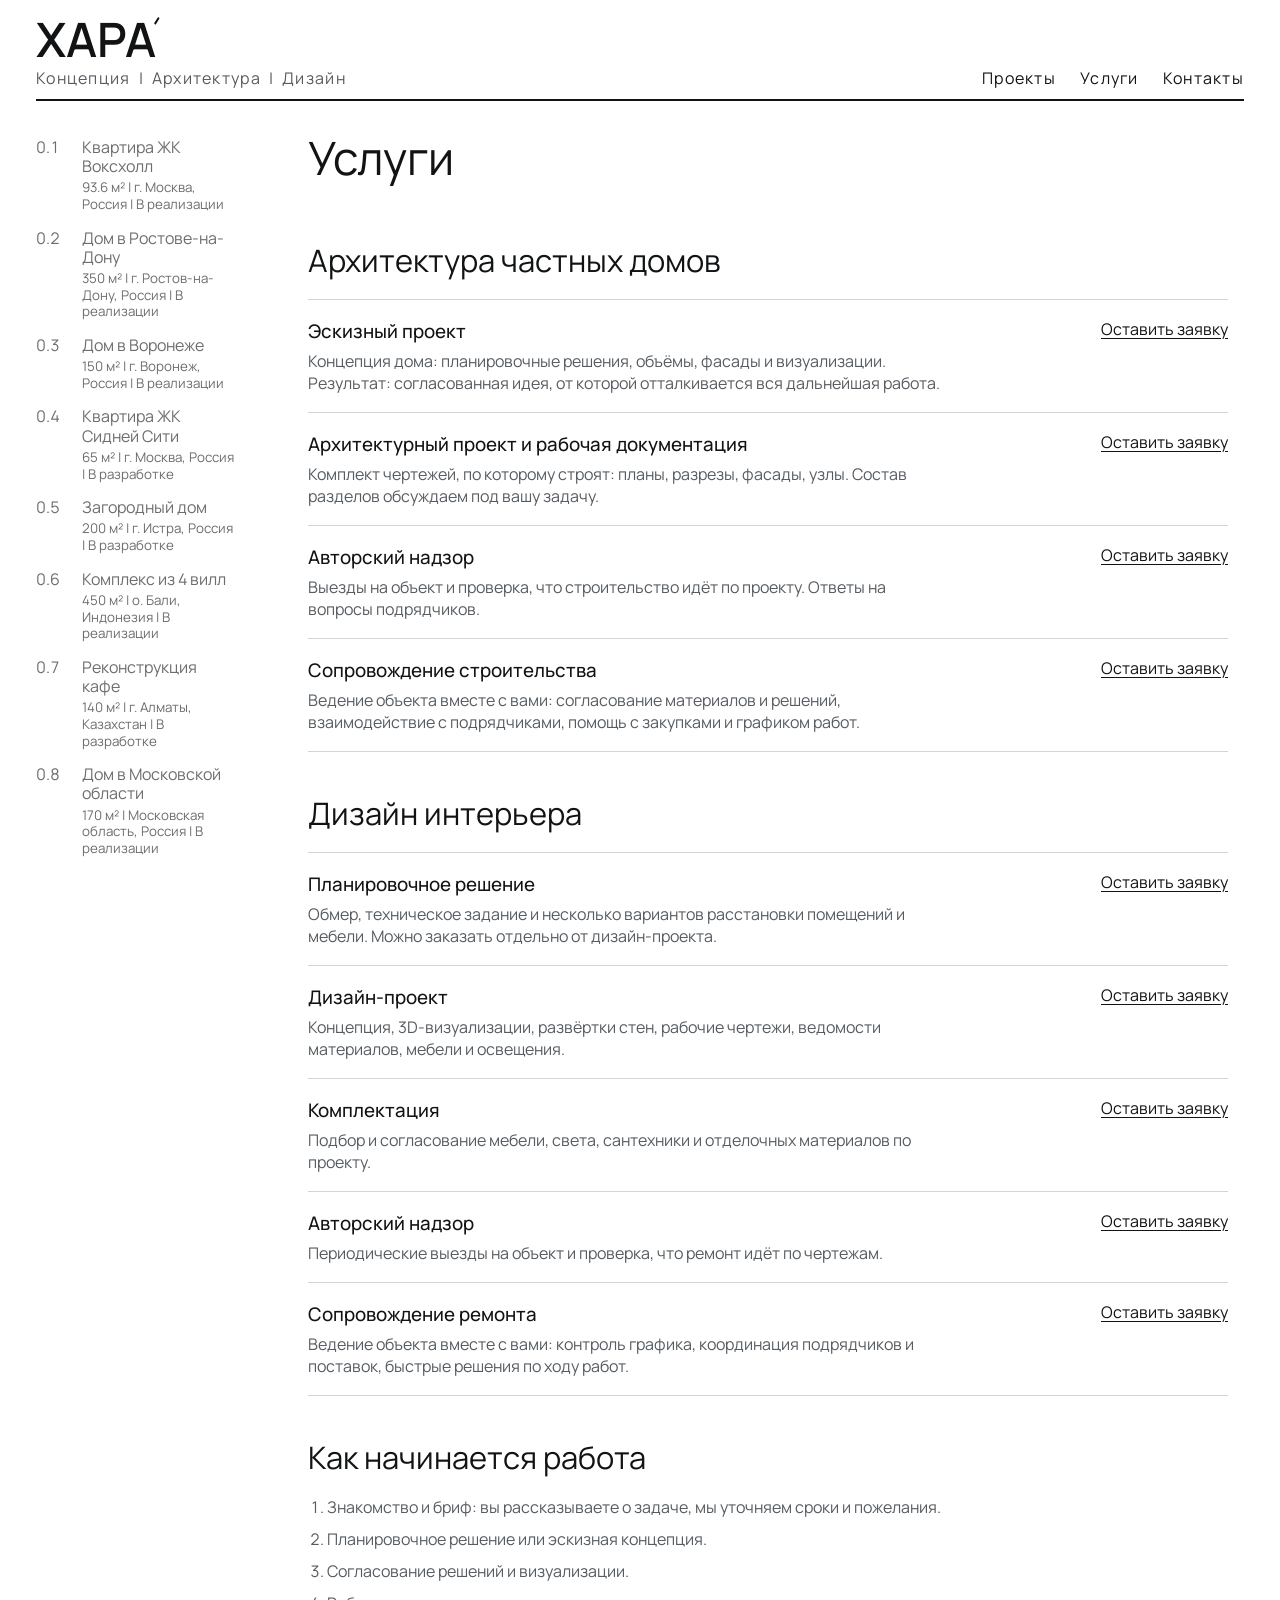
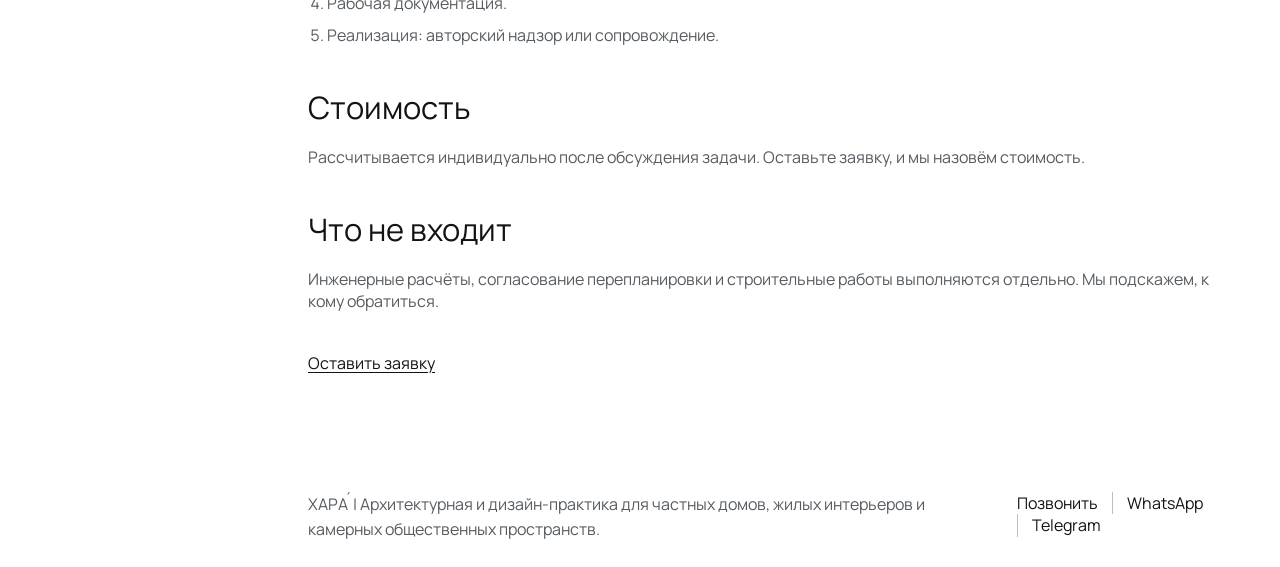
==== services.html @ 87f7bd83 "Services page (no prices, apply buttons, support), houses renamed by place, Services link in the hea" ====
<!DOCTYPE html>
<html lang="ru">
<head>
  <meta charset="UTF-8">
  <meta name="viewport" content="width=device-width, initial-scale=1.0">
  <!-- seo:start -->
  <title>Услуги — ХАРА́</title>
  <meta name="description" content="Услуги архитектурного и дизайн-бюро ХАРА́: частные дома, жилые интерьеры, камерные общественные пространства.">
  <link rel="canonical" href="https://haraarch.pro/services.html">
  <link rel="icon" href="favicon.svg" type="image/svg+xml">
  <meta property="og:type" content="website">
  <meta property="og:site_name" content="ХАРА́">
  <meta property="og:locale" content="ru_RU">
  <meta property="og:title" content="Услуги — ХАРА́">
  <meta property="og:description" content="Услуги архитектурного и дизайн-бюро ХАРА́: частные дома, жилые интерьеры, камерные общественные пространства.">
  <meta property="og:url" content="https://haraarch.pro/services.html">
  <meta property="og:image" content="https://haraarch.pro/assets/og/home.jpg">
  <meta name="twitter:card" content="summary_large_image">
  <!-- seo:end -->
  <link rel="preconnect" href="https://fonts.googleapis.com">
  <link rel="preconnect" href="https://fonts.gstatic.com" crossorigin>
  <link
    href="https://fonts.googleapis.com/css2?family=Manrope:wght@400;500;600&display=swap"
    rel="stylesheet"
  >
  <link rel="stylesheet" href="styles.css?v=ef23caed">
  <!-- metrika:start -->
  <script type="text/javascript">
    // not counted while previewing locally
    if (!/^(localhost|127\.|10\.|192\.168\.)/.test(location.hostname)) {
      (function(m,e,t,r,i,k,a){
        m[i]=m[i]||function(){(m[i].a=m[i].a||[]).push(arguments)};
        m[i].l=1*new Date();
        for (var j = 0; j < document.scripts.length; j++) {if (document.scripts[j].src === r) { return; }}
        k=e.createElement(t),a=e.getElementsByTagName(t)[0],k.async=1,k.src=r,a.parentNode.insertBefore(k,a)
      })(window, document, "script", "https://mc.yandex.ru/metrika/tag.js?id=113922933", "ym");
      ym(113922933, "init", {ssr:true, webvisor:true, clickmap:true, referrer: document.referrer, url: location.href, accurateTrackBounce:true, trackLinks:true});
    }
  </script>
  <!-- metrika:end -->
</head>
<body>
  <!-- metrika-noscript:start -->
  <noscript><div><img src="https://mc.yandex.ru/watch/113922933" style="position:absolute; left:-9999px;" alt=""></div></noscript>
  <!-- metrika-noscript:end -->
  <div class="site-shell">
    <header class="topbar">
      <a class="brand" href="./" aria-label="ХАРА́ главная">
        <span class="brand-mark">
          <span class="brand-word">ХАРА<span class="accent-mark" aria-hidden="true"></span></span>
        </span>
      </a>

      <div class="topbar-meta">
        <nav class="brand-caption brand-caption-nav" aria-label="Разделы практики">
          <a href="index.html#practice">Концепция</a>
          <span aria-hidden="true">|</span>
          <a href="index.html?filter=architecture#works">Архитектура</a>
          <span aria-hidden="true">|</span>
          <a href="index.html?filter=design#works">Дизайн</a>
        </nav>

        <nav class="nav" aria-label="Основная навигация">
          <a href="index.html#works">Проекты</a>
          <!-- services-nav:start --><a href="services.html">Услуги</a><!-- services-nav:end -->
          <a href="index.html#contact" class="js-contact-trigger">Контакты</a>
        </nav>
      </div>
    </header>

    <main class="project-page-main">
      <section class="project-page-hero section">
        <p class="eyebrow">Практика</p>
        <h1 class="project-page-title reveal">Услуги</h1>
      </section>

      <section class="services-body section">

        <div class="services-block reveal">
          <h2>Архитектура частных домов</h2>
          <ul class="service-list">
            <li class="service-item">
              <div>
                <h3>Эскизный проект</h3>
                <p>Концепция дома: планировочные решения, объёмы, фасады и визуализации. Результат: согласованная идея, от которой отталкивается вся дальнейшая работа.</p>
              </div>
              <button class="service-apply" type="button" data-apply="эскизный проект дома">Оставить заявку</button>
            </li>
            <li class="service-item">
              <div>
                <h3>Архитектурный проект и рабочая документация</h3>
                <p>Комплект чертежей, по которому строят: планы, разрезы, фасады, узлы. Состав разделов обсуждаем под вашу задачу.</p>
              </div>
              <button class="service-apply" type="button" data-apply="архитектурный проект и рабочая документация">Оставить заявку</button>
            </li>
            <li class="service-item">
              <div>
                <h3>Авторский надзор</h3>
                <p>Выезды на объект и проверка, что строительство идёт по проекту. Ответы на вопросы подрядчиков.</p>
              </div>
              <button class="service-apply" type="button" data-apply="авторский надзор (строительство дома)">Оставить заявку</button>
            </li>
            <li class="service-item">
              <div>
                <h3>Сопровождение строительства</h3>
                <p>Ведение объекта вместе с вами: согласование материалов и решений, взаимодействие с подрядчиками, помощь с закупками и графиком работ.</p>
              </div>
              <button class="service-apply" type="button" data-apply="сопровождение строительства">Оставить заявку</button>
            </li>
          </ul>
        </div>

        <div class="services-block reveal">
          <h2>Дизайн интерьера</h2>
          <ul class="service-list">
            <li class="service-item">
              <div>
                <h3>Планировочное решение</h3>
                <p>Обмер, техническое задание и несколько вариантов расстановки помещений и мебели. Можно заказать отдельно от дизайн-проекта.</p>
              </div>
              <button class="service-apply" type="button" data-apply="планировочное решение">Оставить заявку</button>
            </li>
            <li class="service-item">
              <div>
                <h3>Дизайн-проект</h3>
                <p>Концепция, 3D-визуализации, развёртки стен, рабочие чертежи, ведомости материалов, мебели и освещения.</p>
              </div>
              <button class="service-apply" type="button" data-apply="дизайн-проект интерьера">Оставить заявку</button>
            </li>
            <li class="service-item">
              <div>
                <h3>Комплектация</h3>
                <p>Подбор и согласование мебели, света, сантехники и отделочных материалов по проекту.</p>
              </div>
              <button class="service-apply" type="button" data-apply="комплектация">Оставить заявку</button>
            </li>
            <li class="service-item">
              <div>
                <h3>Авторский надзор</h3>
                <p>Периодические выезды на объект и проверка, что ремонт идёт по чертежам.</p>
              </div>
              <button class="service-apply" type="button" data-apply="авторский надзор (интерьер)">Оставить заявку</button>
            </li>
            <li class="service-item">
              <div>
                <h3>Сопровождение ремонта</h3>
                <p>Ведение объекта вместе с вами: контроль графика, координация подрядчиков и поставок, быстрые решения по ходу работ.</p>
              </div>
              <button class="service-apply" type="button" data-apply="сопровождение ремонта">Оставить заявку</button>
            </li>
          </ul>
        </div>

        <div class="services-block reveal">
          <h2>Как начинается работа</h2>
          <ol class="services-steps">
            <li>Знакомство и бриф: вы рассказываете о задаче, мы уточняем сроки и пожелания.</li>
            <li>Планировочное решение или эскизная концепция.</li>
            <li>Согласование решений и визуализации.</li>
            <li>Рабочая документация.</li>
            <li>Реализация: авторский надзор или сопровождение.</li>
          </ol>
        </div>

        <div class="services-block reveal">
          <h2>Стоимость</h2>
          <p>Рассчитывается индивидуально после обсуждения задачи. Оставьте заявку, и мы назовём стоимость.</p>
        </div>

        <div class="services-block reveal">
          <h2>Что не входит</h2>
          <p>Инженерные расчёты, согласование перепланировки и строительные работы выполняются отдельно. Мы подскажем, к кому обратиться.</p>
        </div>

        <div class="services-block reveal">
          <button class="service-apply service-apply--main" type="button" data-apply="проект (подскажите, что подойдёт)">Оставить заявку</button>
        </div>
      </section>
    </main>

    <footer class="footer">
      <div class="footer-copy">
        <p class="footer-note"><span class="brand-word">ХАРА<span class="accent-mark" aria-hidden="true"></span></span> | Архитектурная и дизайн-практика для частных домов, жилых интерьеров и камерных общественных пространств.</p>
      </div>
      <div class="contact-actions" aria-label="Связаться">
        <a href="tel:+79281181850">Позвонить</a>
        <a href="https://wa.me/79281181850">WhatsApp</a>
        <a href="https://t.me/sergey_danilovv">Telegram</a>
      </div>
    </footer>
  </div>

  <script src="script.js?v=369fd7ff"></script>
</body>
</html>
---- styles.css ----
:root {
  --bg: #ffffff;
  --text: #111315;
  --muted: #565c61;
  --line: #111315;
  --line-strong: #111315;
  --accent: #17191c;
  --page-gutter: 36px;
  --fs-text: clamp(0.95rem, 0.9rem + 0.15vw, 1rem);
  --fs-title: clamp(1.9rem, 1.2rem + 2.2vw, 3.2rem);
  --fs-display: clamp(4.4rem, 8vw, 8.8rem);
  --topbar-height: 0px;
  --info-bar-height: 0px;
}

*,
*::before,
*::after {
  box-sizing: border-box;
}

html {
  scroll-behavior: smooth;
  scroll-padding-top: calc(var(--topbar-height) + 58px);
}

[id] {
  scroll-margin-top: calc(var(--topbar-height) + 20px);
}

body {
  margin: 0;
  min-width: 320px;
  overflow-x: hidden;
  font-family: "Manrope", sans-serif;
  font-size: var(--fs-text);
  color: var(--text);
  background: var(--bg);
}



































































































































































a {
  color: inherit;
  text-decoration: none;
}

button,
input,
textarea {
  font: inherit;
}

.site-shell {
  width: 100%;
  padding: 0 0 calc(var(--info-bar-height) + 24px);
}

.topbar {
  position: sticky;
  top: 0;
  z-index: 20;
  display: grid;
  gap: 6px;
  padding: 18px var(--page-gutter) 12px;
  background: rgba(255, 255, 255, var(--topbar-bg-alpha, 0.62));
  -webkit-backdrop-filter: blur(18px);
  backdrop-filter: blur(18px);
  transition: padding 180ms ease, background 180ms ease;
}

.topbar::after {
  content: "";
  position: absolute;
  left: var(--page-gutter);
  bottom: 0;
  right: var(--page-gutter);
  height: 2px;
  background: var(--line);
}

.brand {
  display: inline-flex;
  width: max-content;
}

.topbar-meta {
  display: flex;
  justify-content: space-between;
  align-items: baseline;
  gap: 18px;
  max-height: 80px;
  overflow: hidden;
  transition: opacity 180ms ease, max-height 180ms ease, transform 180ms ease;
}

.brand-caption,
.nav,
.eyebrow,
.project-number,
.project-meta,
.info-label,
.contact-details span {
  letter-spacing: 0.08em;
}

.brand-word {
  position: relative;
  display: inline-block;
  padding-right: 0.14em;
}

.accent-mark {
  position: absolute;
  top: 0.04em;
  right: 0.05em;
  width: 0.16em;
  height: 0.045em;
  background: currentColor;
  border-radius: 999px;
  transform: rotate(-58deg);
  transform-origin: center;
}

.brand-mark {
  font-family: "Manrope", sans-serif;
  font-size: var(--fs-title);
  font-weight: 600;
  line-height: 0.9;
  transform: scaleX(1);
  transform-origin: left center;
  transition: font-size 180ms ease, line-height 180ms ease, transform 180ms ease;
}

.brand-caption {
  color: var(--muted);
  line-height: 1.1;
  white-space: nowrap;
}

.brand-caption-nav {
  display: flex;
  gap: 8px;
  align-items: baseline;
}

.brand-caption-nav a {
  position: relative;
  color: inherit;
}

.brand-caption-nav a:hover,
.brand-caption-nav a:focus-visible,
.brand-caption-nav a.is-active {
  color: var(--text);
}

.nav {
  display: flex;
  gap: 24px;
  flex-shrink: 0;
}

.nav a {
  position: relative;
  padding-bottom: 0;
}

.nav a::after {
  display: none;
  content: none;
}

.nav a:hover::after,
.nav a:focus-visible::after,
.nav a.is-active::after {
  transform: none;
}

.section {
  padding: 44px var(--page-gutter) 0;
}

.works,
.approach,
.contact {
  margin-top: 48px;
  padding-top: 26px;
}

.works {
  margin-top: 0;
  padding-top: 0;
  padding-left: var(--page-gutter);
  padding-right: var(--page-gutter);
}

.hero {
  padding-top: 56px;
  min-height: 38vh;
}

.eyebrow {
  margin: 0 0 18px;
  color: var(--muted);
}

.hero h1,
.section-heading h2,
.project-row h3 {
  margin: 0;
  font-family: "Manrope", sans-serif;
  font-weight: 500;
  letter-spacing: 0;
}

.hero h1 {
  max-width: 12ch;
  font-size: var(--fs-display);
  line-height: 0.92;
}

.hero h1 > .brand-word {
  display: block;
  width: max-content;
}

.hero .brand-word {
  width: max-content;
  padding-right: 0.16em;
}

.hero .accent-mark {
  top: 0.02em;
  right: 0.04em;
  width: 0.15em;
  height: 0.04em;
}

.info-bar {
  position: fixed;
  right: 0;
  bottom: 0;
  left: 0;
  z-index: 19;
  padding: 0 var(--page-gutter);
  background: rgba(255, 255, 255, 0.58);
  -webkit-backdrop-filter: blur(22px);
  backdrop-filter: blur(22px);
}

.info-bar::before {
  content: "";
  position: absolute;
  top: 0;
  left: var(--page-gutter);
  right: var(--page-gutter);
  height: 2px;
  background: var(--line);
}

.info-bar-grid {
  display: grid;
  grid-template-columns: minmax(0, 1.3fr) minmax(180px, 0.45fr) minmax(220px, 0.55fr);
  gap: 24px;
  align-items: start;
  padding: 12px 0;
}

.lead,
.approach-grid p,
.project-note,
.contact-text,
.contact-details p {
  line-height: 1.72;
}

.lead,
.approach-grid p,
.contact-text,
.footer-note,
.practice-panel p {
  -webkit-hyphens: auto;
  hyphens: auto;
  text-align: justify;
  text-align-last: left;
}

.lead {
  max-width: 42rem;
  margin: 0;
  color: rgba(17, 19, 21, 0.82);
}

.lead--tagline {
  max-width: none;
  color: var(--text);
  -webkit-hyphens: manual;
  hyphens: manual;
  text-align: left;
}

.hero-meta {
  display: grid;
  gap: 6px;
  color: var(--muted);
}

.info-contact {
  display: grid;
  gap: 6px;
  color: var(--muted);
}

.mobile-service-nav {
  display: none;
}

.hero-meta p {
  margin: 0;
}

.info-contact p {
  margin: 0;
}

.info-label {
  margin: 0 0 2px;
  color: var(--text);
}

.section-heading {
  display: grid;
  gap: 12px;
  margin-bottom: 30px;
}

.works .section-heading {
  display: none;
}

.section-heading h2 {
  max-width: 11ch;
  font-size: var(--fs-title);
  font-family: "Manrope", sans-serif;
  font-weight: 400;
  line-height: 1.08;
}

.project-list {
  display: grid;
  gap: 0;
  min-width: 0;
}

.project-row {
  position: relative;
  display: grid;
  grid-template-columns: minmax(300px, 0.58fr) minmax(0, 1.42fr);
  grid-template-rows: auto auto 1fr;
  gap: 18px 44px;
  align-items: start;
  min-height: calc(100svh - var(--topbar-height));
  padding: 22px 0 34px;
  border-top: 1px solid rgba(17, 19, 21, 0.18);
  overflow: hidden;
}

.project-row.is-filtered-out {
  display: none;
}

.project-row-hit {
  position: absolute;
  inset: 0;
  z-index: 1;
}

.project-row-hit:focus-visible {
  outline: 1px solid var(--line);
  outline-offset: -2px;
}

.project-row > :not(.project-row-hit) {
  position: relative;
  z-index: 2;
  pointer-events: none;
}

.project-row .project-docs,
.project-row .project-docs * {
  pointer-events: auto;
}

.project-row:first-child {
  border-top: 0;
}

.is-project-filtered .project-row.is-first-visible {
  border-top: 0;
}

.project-row:last-child {
  border-bottom: 1px solid rgba(17, 19, 21, 0.18);
}

a.project-row {
  transition: none;
}

a.project-row:hover,
a.project-row:focus-visible {
  opacity: 1;
}

.project-number {
  display: none;
}

.project-copy {
  display: grid;
  align-content: start;
  align-self: start;
  gap: 20px;
  grid-column: 1;
  grid-row: 2 / span 2;
  min-width: 0;
  max-width: 28rem;
}

.project-kind,
.project-meta,
.project-details,
.project-note,
.project-docs {
  margin: 0;
}

.project-kind {
  color: var(--text);
}

.project-row h3 {
  font-family: "Manrope", sans-serif;
  font-size: clamp(1.08rem, 0.95rem + 0.75vw, 1.55rem);
  font-weight: 400;
  line-height: 1.12;
  align-self: start;
  grid-column: 1;
  grid-row: 1;
  transform: none;
}

.project-meta {
  color: var(--muted);
  font-size: clamp(0.88rem, 0.84rem + 0.12vw, 0.96rem);
  line-height: 1.28;
  transform: none;
}

.project-details {
  display: grid;
  grid-template-columns: minmax(0, 1fr) max-content;
  gap: 12px 28px;
  padding: 0;
  list-style: none;
  color: var(--muted);
  font-size: clamp(0.8rem, 0.74rem + 0.14vw, 0.9rem);
  line-height: 1.38;
  min-width: 0;
}

.project-details li {
  display: flex;
  min-width: 0;
  gap: 3px;
  align-items: baseline;
  white-space: nowrap;
}

.project-details li:nth-child(even) {
  justify-self: start;
}

.project-details span {
  display: inline;
  flex: 0 0 auto;
  margin-bottom: 0;
  color: var(--text);
}

.project-details span::after {
  content: ":";
}

.project-note {
  max-width: none;
  min-width: 0;
  color: rgba(17, 19, 21, 0.78);
  font-size: clamp(0.92rem, 0.86rem + 0.18vw, 1rem);
  line-height: 1.58;
  text-align: justify;
  text-align-last: left;
  -webkit-hyphens: auto;
  hyphens: auto;
}

.project-docs {
  display: grid;
  width: 100%;
  min-width: 0;
  max-width: 28rem;
  align-self: start;
}

.project-plan-card {
  display: grid;
  grid-template-columns: minmax(0, 1fr) 96px;
  gap: 16px;
  align-items: center;
  min-height: 88px;
  margin: 0;
  padding: 10px 0;
  border-top: 1px solid rgba(17, 19, 21, 0.18);
  border-bottom: 1px solid rgba(17, 19, 21, 0.18);
  cursor: zoom-in;
}

.project-plan-card img {
  grid-column: 2;
  grid-row: 1;
  display: block;
  width: 96px;
  height: 72px;
  object-fit: contain;
  object-position: center;
  background: #ffffff;
  opacity: 0.72;
  transition: opacity 160ms ease;
}

.project-plan-card:hover img,
.project-plan-card:focus-visible img {
  opacity: 0.95;
}

.project-plan-card figcaption {
  grid-column: 1;
  grid-row: 1;
  display: grid;
  gap: 4px;
  margin: 0;
  color: var(--text);
  line-height: 1.28;
}

.project-plan-card figcaption::after {
  content: none;
}

.project-render {
  position: relative;
  display: flex;
  align-items: center;
  justify-content: center;
  grid-column: 2;
  grid-row: 1 / span 3;
  align-self: stretch;
  min-height: 0;
  height: 100%;
  overflow: hidden;
  background: transparent;
}

.project-render img {
  display: block;
  width: 100%;
  height: 100%;
  object-fit: cover;
  object-position: top center;
}

.project-render-label {
  display: none;
}

.project-render-name {
  font-family: "Manrope", sans-serif;
  font-weight: 500;
  line-height: 1;
}

a.project-row:hover .project-render img,
a.project-row:focus-visible .project-render img {
  transform: none;
}

@media (min-width: 981px) {
  .has-project-index {
    --project-content-gap: clamp(52px, 4vw, 86px);
    --project-index-width: clamp(220px, 16vw, 292px);
    --project-intro-top: clamp(30px, 2.5vw, 46px);
  }

  .has-project-index .project-page-main,
  .has-project-index .practice-panel,
  .has-project-index .footer {
    margin-left: calc(var(--project-index-width) + var(--project-content-gap));
  }

  .project-index {
    position: fixed;
    top: calc(var(--topbar-height) + var(--project-intro-top));
    bottom: 24px;
    left: var(--page-gutter);
    z-index: 12;
    display: grid;
    width: var(--project-index-width);
    align-content: space-between;
    gap: 26px;
    overflow: auto;
    padding-right: 20px;
    scrollbar-width: none;
  }

  .has-project-index .project-page-hero {
    padding-top: var(--project-intro-top);
  }

  .has-project-index .project-page-grid {
    padding-top: 0;
  }

  .has-project-index .project-gallery {
    width: calc(100% - var(--page-gutter));
    margin-left: var(--page-gutter);
    padding-left: 0;
    padding-right: var(--page-gutter);
    padding-top: 44px;
  }

  .project-index::-webkit-scrollbar {
    display: none;
  }

  .project-index-block {
    display: grid;
    gap: 16px;
  }

  .project-index-title {
    display: none;
  }

  .project-index-list {
    display: grid;
    gap: 10px;
  }

  .project-index-list {
    gap: 16px;
  }

  .project-index-link {
    display: block;
    color: rgba(17, 19, 21, 0.62);
    line-height: 1.2;
  }

  .project-index-link small {
    display: block;
    margin-top: 3px;
    color: rgba(17, 19, 21, 0.62);
    line-height: 1.25;
  }

  .project-index-link.is-current,
  .project-index-link.is-current small,
  .project-index-link:hover,
  .project-index-link:focus-visible {
    color: var(--text);
  }

  .has-project-index .project-page-title {
    grid-column: 1 / span 6;
  }

  .has-project-index .project-page-summary {
    grid-column: 1 / span 7;
  }

  .has-project-index .project-page-grid > .project-docs {
    grid-column: 1 / span 6;
    grid-row: 2;
  }

  .has-project-index .project-facts {
    grid-column: 7 / span 5;
    max-width: 480px;
  }

  .has-project-index .project-page-grid:not(:has(> .project-docs)) .project-page-summary {
    grid-column: 1 / span 6;
  }

  .has-project-index .project-page-grid:has(> .project-docs) .project-facts {
    grid-row: 2;
    align-self: center;
  }
}

.approach-grid {
  display: grid;
  grid-template-columns: repeat(2, minmax(0, 1fr));
  gap: 28px;
}

.approach-grid p {
  max-width: 38rem;
  margin: 0;
  color: rgba(17, 19, 21, 0.82);
}

.contact-summary {
  display: grid;
  grid-template-columns: repeat(2, minmax(0, 1fr));
  gap: 28px 36px;
}

.contact-text {
  max-width: 42rem;
  margin: 0;
  color: rgba(17, 19, 21, 0.82);
}

.contact-details {
  display: grid;
  gap: 12px;
  align-content: start;
}

.contact-details p {
  margin: 0;
  color: var(--muted);
}

.contact-details span {
  display: inline-block;
  min-width: 88px;
  color: var(--text);
}

.footer {
  display: flex;
  justify-content: space-between;
  align-items: flex-start;
  gap: 16px;
  margin-top: 42px;
  padding: 20px var(--page-gutter) 0;
  color: var(--muted);
}

.footer p {
  margin: 0;
}

.footer-copy {
  display: grid;
  gap: 0;
  max-width: none;
}

.footer-brand {
  display: none;
}

.contact-actions {
  display: flex;
  flex-wrap: wrap;
  gap: 0;
  align-items: baseline;
  color: var(--text);
}

.contact-actions a {
  display: inline-block;
  padding-right: 14px;
  line-height: 1.4;
}

.contact-actions a + a {
  padding-left: 14px;
  border-left: 1px solid rgba(17, 19, 21, 0.28);
}

.contact-actions a:hover,
.contact-actions a:focus-visible {
  text-decoration: underline;
  text-underline-offset: 0.18em;
}

.contact-actions a.is-phone-visible {
  text-decoration: none;
}

.footer-note {
  max-width: none;
  line-height: 1.58;
  -webkit-hyphens: none;
  hyphens: none;
  overflow-wrap: normal;
  text-align: left;
  text-align-last: left;
}

.practice-panel {
  display: grid;
  grid-template-columns: repeat(3, minmax(0, 1fr));
  gap: 24px;
  margin-top: 70px;
  padding: 24px var(--page-gutter) 0;
  border-top: 1px solid rgba(17, 19, 21, 0.18);
}

.practice-panel p {
  margin: 0;
  color: rgba(17, 19, 21, 0.82);
  line-height: 1.58;
}

.practice-panel-label {
  margin-bottom: 10px !important;
  color: var(--text) !important;
  letter-spacing: 0.08em;
}

.project-page-main {
  padding-bottom: 56px;
}

.project-page-hero {
  padding-top: 24px;
  display: grid;
  grid-template-columns: repeat(12, minmax(0, 1fr));
  column-gap: 24px;
  row-gap: 0;
}

.project-page-title {
  margin: 0;
  font-family: "Manrope", sans-serif;
  font-size: var(--project-title-size);
  font-weight: 400;
  line-height: 1.08;
  letter-spacing: 0;
  padding-bottom: 0.28em;
  grid-column: 1 / span 5;
}

.project-page-hero .eyebrow {
  display: none;
}

.project-page-meta {
  display: none;
}

.project-page-meta p {
  margin: 0;
  color: var(--muted);
}

.project-page-grid {
  display: grid;
  grid-template-columns: repeat(12, minmax(0, 1fr));
  gap: 28px 24px;
  align-items: start;
}

.project-page-summary {
  grid-column: 1 / span 5;
  grid-row: 1;
  display: grid;
  gap: 0;
}

.project-page-summary p {
  max-width: none;
  margin: 0;
  line-height: 1.62;
  color: rgba(17, 19, 21, 0.82);
  text-align: justify;
  text-align-last: left;
  -webkit-hyphens: auto;
  hyphens: auto;
}

.project-page-grid > .project-docs {
  grid-column: 1 / span 5;
  grid-row: 2;
  max-width: none;
}

.project-facts {
  grid-column: 7 / span 5;
  grid-row: 1;
  display: grid;
  grid-template-columns: minmax(0, 1fr) max-content;
  gap: 12px 28px;
  align-self: start;
  min-width: 0;
  font-size: clamp(0.78rem, 0.72rem + 0.15vw, 0.9rem);
}

.project-facts p {
  display: flex;
  gap: 3px;
  align-items: baseline;
  margin: 0;
  line-height: 1.48;
  color: var(--muted);
  white-space: nowrap;
}

.project-facts p:nth-child(even) {
  justify-self: start;
}

.project-facts span {
  display: inline;
  flex: 0 0 auto;
  min-width: 0;
  margin-bottom: 0;
  color: var(--text);
}

.project-facts span::after {
  content: ":";
}

.project-gallery-shell {
  position: relative;
  display: block;
}

.project-switcher {
  display: none;
}

.project-index-title {
  display: none;
}

.project-gallery-controls {
  position: absolute;
  top: -54px;
  right: 0;
  z-index: 3;
  display: flex;
  gap: 10px;
}

.project-gallery-control {
  width: 42px;
  height: 42px;
  border: 0;
  border-radius: 999px;
  padding: 0;
  color: #ffffff;
  background: var(--text);
  cursor: pointer;
}

.project-gallery {
  display: flex;
  gap: 20px;
  overflow-x: auto;
  overflow-y: hidden;
  align-items: flex-start;
  scroll-snap-type: x proximity;
  scrollbar-width: none;
  cursor: grab;
}

.project-gallery::-webkit-scrollbar {
  display: none;
}

.project-gallery--single {
  display: block;
  max-width: 72rem;
  cursor: default;
}

.project-gallery figure {
  position: relative;
  flex: 0 0 auto;
  margin: 0;
  overflow: hidden;
  background: transparent;
  cursor: zoom-in;
  scroll-snap-align: start;
}

.project-gallery--single figure {
  width: 100%;
  cursor: zoom-in;
}

.project-gallery figure.gallery-item--landscape {
  width: clamp(560px, 54vw, 980px);
}

.project-gallery figure.gallery-item--portrait {
  width: clamp(280px, 24vw, 440px);
}

.project-gallery figure.gallery-item--square {
  width: clamp(360px, 33vw, 620px);
}

.project-gallery--single img,
.project-gallery img {
  display: block;
  width: 100%;
  height: clamp(320px, 58vh, 720px);
  object-fit: cover;
}

.project-gallery--single img {
  height: auto;
}

.project-gallery figcaption {
  display: none;
}

.project-gallery-counter {
  display: none;
}

.gallery-lightbox-caption {
  letter-spacing: 0.06em;
}

.gallery-lightbox .gallery-lightbox-caption:not(:empty) {
  display: block;
}

.gallery-lightbox.is-plan-lightbox .gallery-lightbox-caption {
  position: fixed;
  right: 0;
  bottom: 18px;
  left: 0;
  z-index: 2;
  color: var(--muted);
}

.project-gallery .reveal,
.realization-gallery .reveal {
  opacity: 1;
  transform: none;
}

.realization-section {
  margin-top: 52px;
}

.realization-head {
  display: block;
  padding-top: 24px;
  border-top: 2px solid var(--line);
}

.realization-head h2 {
  margin: 0;
  font-family: "Manrope", sans-serif;
  font-size: var(--fs-body);
  font-weight: 400;
  line-height: 1.72;
  letter-spacing: 0;
  color: var(--muted);
}

.realization-head p {
  display: none;
}

.realization-gallery {
  display: flex;
  gap: 20px;
  overflow-x: auto;
  overflow-y: hidden;
  max-width: none;
  margin-top: 24px;
  scroll-snap-type: x proximity;
  scrollbar-width: none;
  cursor: grab;
}

.realization-gallery--single {
  display: flex;
  max-width: none;
  overflow-x: auto;
  overflow-y: hidden;
  scrollbar-width: none;
  cursor: grab;
}

.realization-gallery::-webkit-scrollbar,
.realization-gallery--single::-webkit-scrollbar {
  display: none;
}

.realization-card {
  position: relative;
  flex: 0 0 auto;
  margin: 0;
  overflow: hidden;
  background: transparent;
  scroll-snap-align: start;
  cursor: zoom-in;
}

.realization-card--main {
  grid-row: auto;
}

.realization-card img {
  display: block;
  width: auto;
  max-width: none;
  height: clamp(300px, 34vh, 430px);
}

.realization-card figcaption,
.gallery-lightbox-caption {
  display: none;
}

.project-gallery.is-dragging,
.realization-gallery.is-dragging,
.realization-gallery--single.is-dragging {
  cursor: grabbing;
}

.project-gallery.is-dragging *,
.realization-gallery.is-dragging *,
.realization-gallery--single.is-dragging * {
  user-select: none;
}

.reveal {
  opacity: 0;
  transform: translateY(12px);
  transition:
    opacity 420ms ease,
    transform 420ms ease;
}

.reveal.is-visible {
  opacity: 1;
  transform: translateY(0);
}

.gallery-lightbox {
  position: fixed;
  inset: 0;
  z-index: 80;
  display: grid;
  place-items: center;
  padding: 24px;
  background: rgba(17, 19, 21, 0.92);
  opacity: 0;
  pointer-events: none;
  transition: opacity 180ms ease;
}

.gallery-lightbox.is-open {
  opacity: 1;
  pointer-events: auto;
}

.gallery-lightbox-stage {
  position: relative;
  display: grid;
  gap: 14px;
  width: min(92vw, 1600px);
}

.gallery-lightbox-brand {
  display: none;
}

.gallery-lightbox-top {
  display: flex;
  justify-content: flex-end;
}

.gallery-lightbox-frame {
  display: grid;
  grid-template-columns: auto minmax(0, 1fr) auto;
  gap: 16px;
  align-items: center;
  touch-action: pan-y;
}

.gallery-lightbox-image {
  display: block;
  width: auto;
  max-width: 100%;
  height: auto;
  max-height: calc(100vh - 180px);
  margin: 0 auto;
}

.gallery-lightbox-caption {
  margin: 0;
  color: rgba(255, 255, 255, 0.84);
  line-height: 1.72;
  text-align: center;
}

.gallery-lightbox-button {
  width: 46px;
  height: 46px;
  border: 0;
  border-radius: 999px;
  padding: 0;
  color: #ffffff;
  background: rgba(255, 255, 255, 0.16);
  cursor: pointer;
}

.gallery-lightbox.is-plan-lightbox {
  place-items: stretch;
  padding: 0;
  color: var(--text);
  background: #ffffff;
}

.gallery-lightbox.is-plan-lightbox .gallery-lightbox-stage {
  width: 100%;
  min-height: 100dvh;
  gap: 0;
}

.gallery-lightbox.is-plan-lightbox .gallery-lightbox-brand {
  position: fixed;
  top: 28px;
  left: 32px;
  z-index: 2;
  display: block;
  font-family: "Manrope", sans-serif;
  font-size: clamp(2rem, 4vw, 3.25rem);
  font-weight: 600;
  line-height: 0.9;
}

.gallery-lightbox.is-plan-lightbox .gallery-lightbox-top {
  position: fixed;
  top: 30px;
  right: 32px;
  z-index: 2;
}

.gallery-lightbox.is-plan-lightbox .gallery-lightbox-frame {
  display: grid;
  grid-template-columns: minmax(0, 1fr);
  width: 100%;
  min-height: 100dvh;
  padding: 92px 32px 44px;
  place-items: center;
}

.gallery-lightbox.is-plan-lightbox .gallery-lightbox-image {
  max-width: min(78vw, 920px);
  max-height: calc(100dvh - 150px);
  background: #ffffff;
}

.gallery-lightbox.is-plan-lightbox.is-plan-single .gallery-lightbox-prev,
.gallery-lightbox.is-plan-lightbox.is-plan-single .gallery-lightbox-next {
  display: none;
}

@media (min-width: 761px) {
  .gallery-lightbox.is-plan-lightbox:not(.is-plan-single) .gallery-lightbox-frame {
    grid-template-columns: auto minmax(0, 1fr) auto;
    gap: 16px;
  }
}

.gallery-lightbox.is-plan-lightbox .gallery-lightbox-button {
  color: var(--text);
  background: rgba(17, 19, 21, 0.06);
}

.clean-overlay {
  position: fixed;
  inset: 0;
  z-index: 90;
  display: grid;
  place-items: stretch;
  color: var(--text);
  background: #ffffff;
  visibility: hidden;
  opacity: 1;
  pointer-events: none;
}

.clean-overlay.is-open {
  visibility: visible;
  pointer-events: auto;
}

.contact-overlay-stage,
.concept-overlay-stage {
  position: relative;
  min-height: 100dvh;
  padding: 28px var(--page-gutter) 44px;
}

.clean-overlay-brand {
  position: absolute;
  top: 18px;
  left: var(--page-gutter);
  z-index: 1;
  font-family: "Manrope", sans-serif;
  font-size: clamp(2rem, 4vw, 3.25rem);
  font-weight: 600;
  line-height: 0.9;
}

.clean-overlay-close {
  position: absolute;
  top: 30px;
  right: var(--page-gutter);
  z-index: 1;
  width: auto;
  height: auto;
  border: 0;
  padding: 0;
  color: var(--text);
  background: transparent;
  font: inherit;
  cursor: pointer;
}

.contact-overlay-content,
.concept-overlay-content {
  display: grid;
  gap: 18px;
  position: absolute;
  top: 50%;
  left: 50%;
  min-height: 0;
  align-content: center;
  justify-content: center;
  text-align: center;
  transform: translate(-50%, -50%);
  z-index: 1;
}

.concept-overlay-content {
  width: min(560px, calc(100vw - var(--page-gutter) * 2));
  margin: 0 auto;
  color: rgba(17, 19, 21, 0.82);
  line-height: 1.58;
}

.concept-overlay-content p {
  margin: 0;
}

.mobile-contact-dock {
  display: none;
}

@media (max-width: 980px) {
  .info-bar-grid,
  .approach-grid,
  .contact-summary,
  .practice-panel,
  .project-page-hero,
  .project-page-grid,
  .realization-head,
  .realization-gallery {
    grid-template-columns: 1fr;
  }

  .project-index {
    position: sticky;
    top: var(--topbar-height);
    z-index: 18;
    display: grid;
    gap: 10px;
    overflow: hidden;
    padding: 12px var(--page-gutter);
    background: rgba(255, 255, 255, 0.9);
    -webkit-backdrop-filter: blur(16px);
    backdrop-filter: blur(16px);
  }

  .project-index-link small {
    display: none;
  }

  .project-index-list {
    display: flex;
    gap: 24px;
    min-width: 0;
    max-width: 100%;
    overflow-x: auto;
    padding-bottom: 2px;
    scrollbar-width: none;
  }

  .project-index-list::-webkit-scrollbar {
    display: none;
  }

  .project-index-link {
    display: flex;
    flex: 0 0 auto;
    gap: 7px;
    align-items: baseline;
    color: rgba(17, 19, 21, 0.62);
    white-space: nowrap;
  }

  .project-index-link.is-current {
    color: var(--text);
  }

  .project-page-title,
  .project-page-hero .eyebrow,
  .project-page-meta,
  .project-page-summary,
  .project-page-grid > .project-docs,
  .project-facts,
  .realization-head h2,
  .realization-head p {
    grid-column: 1 / -1;
  }

  .project-page-meta {
    display: none;
  }

  .project-page-summary,
  .project-page-grid > .project-docs,
  .project-facts {
    grid-row: auto;
  }

  .project-page-summary {
    order: 0;
  }

  .project-facts {
    order: 1;
    grid-template-columns: minmax(0, 1fr) max-content;
    justify-content: stretch;
  }

  .project-page-grid > .project-docs {
    order: 2;
  }

  .project-facts p {
    display: flex;
    white-space: nowrap;
  }

  .project-switcher {
    display: none;
  }

  .project-gallery figure.gallery-item--landscape {
    width: min(78vw, 760px);
  }

  .project-gallery figure.gallery-item--portrait {
    width: min(52vw, 420px);
  }

  .project-gallery figure.gallery-item--square {
    width: min(64vw, 520px);
  }

  .realization-card--main {
    grid-row: auto;
  }

  .project-row {
    grid-template-columns: 1fr;
    gap: 10px 20px;
    align-items: start;
    min-height: auto;
    padding: 16px 0 24px;
  }

  .project-row:first-child {
    border-top: 0;
  }

  .project-copy,
  .project-render,
  .project-row h3,
  .project-details,
  .project-note,
  .project-docs {
    grid-column: 1;
    grid-row: auto;
    min-width: 0;
  }

  .project-copy,
  .project-docs {
    width: 100%;
    max-width: 100%;
  }

  .project-row h3 {
    font-size: clamp(1.12rem, 5.3vw, 1.42rem);
    line-height: 1.12;
  }

  .project-render {
    display: block;
    align-self: start;
    min-height: 0;
    height: auto;
    overflow: visible;
  }

  .project-render img {
    width: 100%;
    height: auto;
    object-fit: contain;
  }

  .practice-panel {
    gap: 18px;
    margin-top: 46px;
  }
}

@media (max-width: 760px) {
  html,
  body {
    overflow-x: hidden;
  }

  :root {
    --page-gutter: 28px;
    --fs-display: 3.15rem;
  }

  

  

  

  

  

  

  

  

  

  

  

  

  .site-shell {
    padding: 0 0 calc(64px + env(safe-area-inset-bottom));
  }

  .project-index {
    position: static;
    display: block;
    overflow: hidden;
    padding: 14px var(--page-gutter) 10px;
    border-bottom: 1px solid rgba(17, 19, 21, 0.18);
    background: transparent;
    -webkit-backdrop-filter: none;
    backdrop-filter: none;
  }

  .project-index-title {
    display: block;
    margin: 0 0 10px;
    color: var(--muted);
  }

  .project-index-list {
    display: flex;
    gap: 0;
    max-width: 100%;
    overflow-x: auto;
    padding: 0;
    scroll-snap-type: x proximity;
    scrollbar-width: none;
  }

  .project-index-link {
    display: block;
    flex: 0 0 min(72vw, 310px);
    padding: 0 16px;
    border-left: 1px solid rgba(17, 19, 21, 0.24);
    color: var(--text);
    line-height: 1.24;
    white-space: normal;
    scroll-snap-align: start;
  }

  .project-index-link:first-child {
    padding-left: 0;
    border-left: 0;
  }

  .project-index-link small {
    display: block;
    margin-top: 4px;
    color: var(--muted);
    line-height: 1.35;
  }

  .mobile-service-nav {
    position: sticky;
    top: var(--topbar-height);
    z-index: 19;
    display: grid;
    grid-template-columns: repeat(3, minmax(0, 1fr));
    align-items: center;
    margin: 0;
    padding: 12px var(--page-gutter) 10px;
    border-bottom: 1px solid rgba(17, 19, 21, 0.18);
    color: var(--text);
    background: rgba(255, 255, 255, 0.98);
    -webkit-backdrop-filter: blur(18px);
    backdrop-filter: blur(18px);
    text-align: center;
  }

  .mobile-service-nav a + a {
    border-left: 1px solid rgba(17, 19, 21, 0.36);
  }

  .mobile-service-nav a {
    display: block;
  }

  .mobile-service-nav a.is-active {
    color: var(--text);
  }

  .topbar {
    justify-items: center;
    gap: var(--topbar-gap, 5px);
    padding: var(--topbar-padding-top, 12px) var(--page-gutter) var(--topbar-padding-bottom, 10px);
    background: rgba(255, 255, 255, var(--topbar-bg-alpha, 0.82));
    text-align: center;
  }

  .topbar .brand {
    width: 100%;
    justify-content: center;
  }

  .topbar .brand-mark {
    font-size: var(--topbar-brand-size, clamp(1.9rem, 8vw, 2.25rem));
    line-height: var(--topbar-brand-line-height, 0.9);
    transform: scaleX(var(--topbar-brand-scale-x, 1));
    transform-origin: center;
    transition: none;
  }

  .topbar.is-compact {
    background: rgba(255, 255, 255, var(--topbar-bg-alpha, 0.86));
  }

  .topbar.is-compact .brand {
    width: 100%;
    justify-content: center;
  }

  .topbar.is-compact .topbar-meta {
    max-height: 0;
    opacity: 0;
    pointer-events: none;
    transform: translateY(-6px);
  }

  .topbar::after {
    left: 0;
    right: 0;
  }

  .topbar-meta {
    display: none;
  }

  .topbar .nav {
    display: none;
  }

  .nav {
    flex-wrap: wrap;
    gap: 18px;
    font-size: 1rem;
  }

  .brand-caption {
    display: none;
    font-size: 0.96rem;
    letter-spacing: 0.04em;
    white-space: normal;
  }

  .section {
    padding: 32px var(--page-gutter) 0;
  }

  .works {
    margin-top: 0;
    padding-top: 0;
    padding-left: var(--page-gutter);
    padding-right: var(--page-gutter);
  }

  .info-bar {
    position: relative;
    right: 0;
    left: 0;
    padding: 0 var(--page-gutter);
    margin-top: 18px;
    background: transparent;
    -webkit-backdrop-filter: none;
    backdrop-filter: none;
  }

  .info-bar::before {
    display: none;
  }

  .info-bar-grid {
    gap: 0;
    padding: 0;
  }

  .info-bar .hero-meta,
  .info-bar .info-contact {
    display: none;
  }

  .lead {
    max-width: none;
    margin: 0;
    font-size: 0.95rem;
    line-height: 1.58;
  }

  .lead--tagline {
    color: var(--muted);
    font-size: var(--fs-text);
    line-height: 1.08;
    white-space: nowrap;
    text-align: center;
    text-align-last: center;
  }

  .hero {
    display: none;
  }

  .project-page-main {
    padding-bottom: 40px;
  }

  .project-page-hero {
    padding-top: 16px;
  }

  .project-page-title {
    max-width: 100%;
    font-size: clamp(1.82rem, 8vw, 2.35rem);
    line-height: 1.08;
    letter-spacing: 0;
    overflow-wrap: break-word;
  }

  .project-page-grid {
    gap: 18px;
    padding-top: 10px;
  }

  .project-page-summary {
    gap: 0;
  }

  .project-page-summary p {
    line-height: 1.58;
    text-align: justify;
    text-align-last: left;
    overflow-wrap: anywhere;
  }

  .project-plan-card {
    grid-template-columns: minmax(0, 1fr) 84px;
    gap: 14px;
    min-height: 76px;
    padding: 9px 0;
  }

  .project-plan-card img {
    width: 84px;
    height: 62px;
  }

  .project-facts {
    margin-top: 2px;
    width: 100%;
    max-width: 100%;
    grid-template-columns: minmax(0, 1fr) max-content;
    justify-content: start;
    gap: 10px 16px;
    padding-left: 0;
    font-size: clamp(0.74rem, 2.9vw, 0.86rem);
  }

  .project-facts p {
    display: flex;
    min-width: 0;
    line-height: 1.45;
    white-space: nowrap;
  }

  .project-facts p:nth-child(even) {
    justify-self: start;
  }

  .project-page-grid .project-facts {
    gap: 10px 16px;
    font-size: clamp(0.7rem, 2.7vw, 0.8rem);
  }

  .project-details {
    width: 100%;
    max-width: 100%;
    grid-template-columns: minmax(0, 1fr) max-content;
    justify-content: start;
    gap: 12px 16px;
    font-size: clamp(0.74rem, 2.9vw, 0.86rem);
  }

  .project-details li {
    display: flex;
    min-width: 0;
    white-space: nowrap;
  }

  .project-details li:nth-child(even) {
    justify-self: start;
  }

  .lead,
  .approach-grid p,
  .project-note,
  .contact-text,
  .contact-details p {
    line-height: 1.62;
  }

  .project-note {
    width: 100%;
    max-width: 100%;
    box-sizing: border-box;
    overflow-wrap: anywhere;
  }

  .project-gallery-controls {
    display: none;
  }

  .project-gallery-control,
  .gallery-lightbox-button {
    width: 40px;
    height: 40px;
  }

  .project-gallery {
    gap: 12px;
    width: calc(100% - var(--page-gutter));
    margin-right: 0;
    margin-left: var(--page-gutter);
    padding-right: 0;
    padding-left: 0;
    padding-top: 34px;
    scroll-snap-type: x mandatory;
    align-items: center;
  }

  .project-gallery figure.gallery-item--landscape,
  .project-gallery figure.gallery-item--square,
  .project-gallery figure.gallery-item--portrait {
    width: 84%;
    scroll-snap-align: start;
  }

  .project-gallery figure {
    width: 84%;
  }

  .project-gallery figure.gallery-item--portrait {
    width: 50%;
  }

  .project-gallery figure.gallery-item--square {
    width: 64%;
  }

  .project-gallery img {
    height: auto;
    min-height: 160px;
    max-height: 72vh;
    object-fit: contain;
    object-position: left top;
  }

  .project-gallery-counter {
    display: block;
    margin: 12px var(--page-gutter) 0;
    color: var(--muted);
    font-size: 0.82rem;
    letter-spacing: 0.06em;
  }

  .gallery-lightbox {
    padding: 16px;
  }

  .gallery-lightbox.is-plan-lightbox {
    padding: 0;
  }

  .gallery-lightbox.is-plan-lightbox .gallery-lightbox-brand {
    top: 18px;
    left: 20px;
    font-size: 2.25rem;
  }

  .gallery-lightbox.is-plan-lightbox .gallery-lightbox-top {
    top: 16px;
    right: 18px;
  }

  .gallery-lightbox.is-plan-lightbox .gallery-lightbox-frame {
    padding: 82px 16px 30px;
  }

  .gallery-lightbox.is-plan-lightbox .gallery-lightbox-image {
    max-width: calc(100vw - 32px);
    max-height: calc(100dvh - 126px);
  }

  .contact-overlay-stage,
  .concept-overlay-stage {
    padding: 18px 20px 30px;
  }

  .clean-overlay-brand {
    top: 18px;
    left: 50%;
    font-size: clamp(1.9rem, 8vw, 2.25rem);
    transform: translateX(-50%);
  }

  .contact-overlay-brand {
    font-size: 2.25rem;
  }

  .clean-overlay-close {
    top: 16px;
    right: 18px;
  }

  .contact-overlay .clean-overlay-close {
    display: none;
  }

  .contact-overlay-content {
    width: calc(100vw - (var(--page-gutter) * 2));
  }

  .contact-overlay .contact-actions {
    flex-wrap: nowrap;
    justify-content: center;
    white-space: nowrap;
    font-size: clamp(0.92rem, 3.2vw, 1rem);
  }

  .mobile-contact-dock {
    position: fixed;
    right: 0;
    bottom: 0;
    left: 0;
    z-index: 42;
    display: flex;
    align-items: center;
    justify-content: center;
    min-height: calc(38px + env(safe-area-inset-bottom));
    border: 0;
    border-top: 1px solid rgba(17, 19, 21, 0.18);
    padding: 0 var(--page-gutter) env(safe-area-inset-bottom);
    color: rgba(17, 19, 21, 0.78);
    background: rgba(255, 255, 255, 0.98);
    -webkit-backdrop-filter: blur(18px);
    backdrop-filter: blur(18px);
    font: inherit;
    font-size: 0.9rem;
    cursor: pointer;
    width: 100%;
  }

  .gallery-lightbox-frame {
    grid-template-columns: 1fr;
  }

  .gallery-lightbox-prev,
  .gallery-lightbox-next {
    display: none;
  }

  .footer {
    flex-direction: column;
    align-items: center;
    padding: 20px var(--page-gutter) calc(24px + env(safe-area-inset-bottom));
    text-align: center;
  }

  .footer-copy {
    width: 100%;
    max-width: 24rem;
  }

  .footer-note {
    text-align: left;
    text-align-last: left;
    overflow-wrap: break-word;
  }

  .footer .contact-actions {
    justify-content: center;
  }
}

.project-page-summary {
  display: none;
}

.project-page-grid {
  gap: 0 24px;
}

.project-page-grid > .project-docs {
  grid-column: 1 / -1;
  grid-row: 1;
  width: 100%;
  max-width: none;
}

.project-page-grid > .project-docs .project-plan-card {
  grid-template-columns: minmax(0, 1fr);
  align-content: center;
  gap: 0;
  min-height: 64px;
  padding: 14px 0;
  border-top: 1px solid rgba(17, 19, 21, 0.18);
  border-bottom: 1px solid rgba(17, 19, 21, 0.18);
}

.project-page-grid > .project-docs .project-plan-card img {
  display: none;
}

.project-page-grid > .project-docs .project-plan-card figcaption {
  grid-column: 1;
  max-width: max-content;
}

.project-facts {
  grid-column: 1 / -1;
  display: grid;
  grid-template-columns: repeat(4, max-content);
  justify-content: start;
  gap: clamp(26px, 5.2vw, 92px);
  width: 100%;
  max-width: none;
  padding: 14px 0 18px;
  border-bottom: 1px solid rgba(17, 19, 21, 0.18);
  font-size: clamp(0.86rem, 0.78rem + 0.18vw, 0.98rem);
}

.project-page-grid:has(> .project-docs) .project-facts {
  grid-row: 2;
}

.project-page-grid:not(:has(> .project-docs)) .project-facts {
  grid-row: 1;
  border-top: 1px solid rgba(17, 19, 21, 0.18);
}

.project-facts p,
.project-facts p:nth-child(even) {
  justify-self: start;
}

.has-project-index .project-page-summary {
  display: none;
}

.has-project-index .project-page-grid:has(> .project-docs) > .project-docs {
  grid-column: 1;
  grid-row: 1;
  max-width: none;
}

.has-project-index .project-page-grid:has(> .project-docs) .project-facts {
  grid-column: 2;
  grid-row: 1;
  max-width: none;
  align-self: stretch;
  align-content: center;
  border: 0;
  border-left: 1px solid rgba(17, 19, 21, 0.24);
  padding: 14px 0 14px 24px;
}

.has-project-index .project-page-grid:not(:has(> .project-docs)) .project-facts {
  grid-column: 1 / -1;
  grid-row: 1;
  max-width: none;
}

.has-project-index .project-gallery {
  padding-top: 28px;
}

.project-gallery-controls {
  inset: 0;
  top: 0;
  right: 0;
  z-index: 6;
  display: block;
  pointer-events: none;
}

.project-gallery-control {
  position: absolute;
  top: 50%;
  pointer-events: auto;
  transform: translateY(-50%);
}

.project-gallery-control:first-child {
  left: clamp(12px, 1.6vw, 24px);
}

.project-gallery-control:last-child {
  right: clamp(12px, 1.6vw, 24px);
}

.project-index-link {
  display: grid;
  grid-template-columns: 2.4em minmax(0, 1fr);
  gap: 8px;
  align-items: baseline;
}

.project-index-number,
.project-switcher-number {
  color: inherit;
  font-variant-numeric: tabular-nums;
}

.project-switcher-number {
  display: inline-block;
  margin-right: 8px;
}

@media (max-width: 980px) {
  .project-index-link {
    display: flex;
    gap: 8px;
  }

  .project-page-grid > .project-docs {
    order: 1;
  }

  .project-facts {
    order: 2;
    grid-template-columns: repeat(2, max-content);
    gap: 10px clamp(24px, 8vw, 58px);
    justify-content: start;
  }
}

@media (max-width: 760px) {
  .site-shell {
    padding: 64px 0 calc(64px + env(safe-area-inset-bottom));
  }

  .topbar {
    position: fixed;
    top: 0;
    right: 0;
    left: 0;
    z-index: 46;
  }

  .project-page-grid {
    gap: 0;
    padding-top: 8px;
  }

  .project-page-grid > .project-docs .project-plan-card {
    min-height: 58px;
    padding: 12px 0;
  }

  .project-facts,
  .project-page-grid .project-facts {
    grid-template-columns: repeat(2, max-content);
    gap: 10px clamp(18px, 9vw, 42px);
    padding: 12px 0 16px;
    font-size: clamp(0.82rem, 3.1vw, 0.92rem);
  }

  .project-gallery {
    padding-top: 24px;
  }

  .project-gallery-controls {
    display: none;
  }
}

.project-row .project-plan-card {
  grid-template-columns: minmax(0, 1fr);
  min-height: 64px;
}

.project-row .project-plan-card img {
  display: none;
}

.project-row .project-plan-card figcaption {
  grid-column: 1;
  max-width: max-content;
}

.project-page-grid:has(> .project-docs) {
  grid-template-columns: minmax(260px, 0.38fr) minmax(0, 1fr);
  column-gap: 0;
  align-items: stretch;
  border-top: 1px solid rgba(17, 19, 21, 0.18);
  border-bottom: 1px solid rgba(17, 19, 21, 0.18);
}

.project-page-grid:has(> .project-docs) > .project-docs {
  grid-column: 1;
  grid-row: 1;
}

.project-page-grid:has(> .project-docs) > .project-docs .project-plan-card {
  min-height: 58px;
  padding: 14px 24px 14px 0;
  border: 0;
}

.project-page-grid:has(> .project-docs) .project-facts {
  grid-column: 2;
  grid-row: 1;
  align-content: center;
  grid-template-columns: repeat(4, max-content);
  gap: clamp(22px, 4vw, 78px);
  border: 0;
  border-left: 1px solid rgba(17, 19, 21, 0.24);
  padding: 14px 0 14px 24px;
}

.project-page-grid:not(:has(> .project-docs)) {
  border-top: 1px solid rgba(17, 19, 21, 0.18);
  border-bottom: 1px solid rgba(17, 19, 21, 0.18);
}

.project-page-grid:not(:has(> .project-docs)) .project-facts {
  border: 0;
  padding: 14px 0;
}

.project-gallery-control:first-child {
  left: calc(var(--page-gutter) + clamp(12px, 1.6vw, 24px));
}

@media (max-width: 760px) {
  .topbar .brand-mark {
    font-size: clamp(1.9rem, 8vw, 2.25rem);
    line-height: 0.9;
    transform: none;
  }

  .project-index-number,
  .project-switcher-number {
    display: none;
  }

  .project-index-link {
    gap: 0;
  }

  .project-page-grid:has(> .project-docs) {
    grid-template-columns: 1fr;
    border-top: 1px solid rgba(17, 19, 21, 0.18);
    border-bottom: 1px solid rgba(17, 19, 21, 0.18);
  }

  .project-page-grid:has(> .project-docs) > .project-docs {
    grid-column: 1;
    grid-row: 1;
  }

  .project-page-grid:has(> .project-docs) > .project-docs .project-plan-card {
    min-height: 52px;
    padding: 12px 0;
    border: 0;
    border-bottom: 1px solid rgba(17, 19, 21, 0.18);
  }

  .project-page-grid:has(> .project-docs) .project-facts,
  .project-page-grid:not(:has(> .project-docs)) .project-facts,
  .project-page-grid .project-facts {
    grid-column: 1;
    grid-row: 2;
    grid-template-columns: minmax(0, 1fr) minmax(0, 1fr);
    gap: 10px 20px;
    border: 0;
    padding: 12px 0 14px;
    font-size: clamp(0.8rem, 3vw, 0.9rem);
  }

  .has-project-index .project-page-grid:has(> .project-docs) .project-facts,
  .has-project-index .project-page-grid:not(:has(> .project-docs)) .project-facts {
    grid-column: 1;
    grid-row: 2;
    border-left: 0;
    padding: 12px 0 14px;
  }

  .project-page-grid:not(:has(> .project-docs)) .project-facts {
    grid-row: 1;
  }

  .has-project-index .project-page-grid:not(:has(> .project-docs)) .project-facts {
    grid-row: 1;
  }

  .project-facts p {
    min-width: 0;
    white-space: nowrap;
  }

  .footer-note {
    width: 100%;
    max-width: 100%;
    box-sizing: border-box;
  }
}

@media (prefers-reduced-motion: reduce) {
  html {
    scroll-behavior: auto;
  }

  .reveal,
  .nav a::after {
    transition: none;
  }

  .reveal {
    opacity: 1;
    transform: none;
  }

  

  

  

  
}

.project-page-grid:has(> .project-docs) .project-facts,
.has-project-index .project-page-grid:has(> .project-docs) .project-facts {
  position: relative;
  border-left: 0;
}

.project-page-grid:has(> .project-docs),
.project-page-grid:not(:has(> .project-docs)) {
  position: relative;
  border-top: 0;
  border-bottom: 0;
}

.project-page-grid:has(> .project-docs)::before,
.project-page-grid:has(> .project-docs)::after,
.project-page-grid:not(:has(> .project-docs))::before,
.project-page-grid:not(:has(> .project-docs))::after {
  content: "";
  position: absolute;
  left: var(--page-gutter);
  right: var(--page-gutter);
  height: 1px;
  background: rgba(17, 19, 21, 0.18);
  pointer-events: none;
}

.project-page-grid:has(> .project-docs)::before,
.project-page-grid:not(:has(> .project-docs))::before {
  top: 0;
}

.project-page-grid:has(> .project-docs)::after,
.project-page-grid:not(:has(> .project-docs))::after {
  bottom: 0;
}

.project-page-grid:has(> .project-docs) .project-facts::before,
.has-project-index .project-page-grid:has(> .project-docs) .project-facts::before {
  content: "";
  position: absolute;
  top: 14px;
  bottom: 14px;
  left: 0;
  width: 1px;
  background: rgba(17, 19, 21, 0.24);
}

@media (max-width: 760px) {
  .project-page-grid:has(> .project-docs) {
    border-top: 0;
    border-bottom: 0;
  }

  .project-page-grid:has(> .project-docs)::before,
  .project-page-grid:has(> .project-docs)::after {
    content: none;
  }

  .project-page-grid:has(> .project-docs) .project-facts::before,
  .has-project-index .project-page-grid:has(> .project-docs) .project-facts::before {
    content: none;
  }

  .project-facts,
  .project-page-grid .project-facts,
  .project-page-grid:has(> .project-docs) .project-facts,
  .project-page-grid:not(:has(> .project-docs)) .project-facts,
  .has-project-index .project-page-grid:has(> .project-docs) .project-facts,
  .has-project-index .project-page-grid:not(:has(> .project-docs)) .project-facts {
    grid-template-columns: minmax(0, 1fr) max-content;
    justify-content: space-between;
    column-gap: 12px;
    font-size: clamp(0.74rem, 2.9vw, 0.86rem);
  }

  .project-page-grid .project-facts p {
    display: block;
    white-space: normal;
    overflow-wrap: anywhere;
  }

  .project-details {
    grid-template-columns: minmax(0, 1fr) max-content;
    justify-content: space-between;
  }

  .project-details li {
    display: block;
    white-space: normal;
    overflow-wrap: anywhere;
  }

  .footer {
    align-items: stretch;
    text-align: left;
  }

  .footer-copy {
    max-width: none;
  }

  .footer-note {
    text-align: justify;
    text-align-last: left;
  }

  .footer .contact-actions {
    justify-content: center;
  }
}

/* a11y + cta + services */
a:focus-visible,
button:focus-visible,
[tabindex]:focus-visible {
  outline: 2px solid var(--text);
  outline-offset: 3px;
}

.services-body {
  display: grid;
  gap: 40px;
  max-width: 62rem;
}

.draft-note {
  margin: 0;
  padding: 12px 16px;
  background: #fff4c2;
  color: var(--text);
}

.services-block h2 {
  margin: 0 0 18px;
  font-weight: 400;
  font-size: clamp(1.4rem, 1.05rem + 1.1vw, 2rem);
}

.services-list {
  display: grid;
  gap: 28px;
}

.services-list h3 {
  margin: 0 0 6px;
  font-weight: 500;
}

.services-block p,
.services-steps {
  margin: 0;
  color: var(--muted);
}

.services-steps {
  padding-left: 1.2em;
  display: grid;
  gap: 10px;
}

/* lazy images have no size before they load; without a width they all stack at 0px
   inside the strip and the browser loads every one of them at once */
@media (min-width: 761px) {
  .project-gallery figure:not(.gallery-item--landscape):not(.gallery-item--portrait):not(.gallery-item--square) {
    width: clamp(560px, 54vw, 980px);
  }
}



















:root {
  --project-title-size: clamp(1.9rem, 1.15rem + 2.15vw, 3.05rem);
}

.concept-services a {
  text-decoration: underline;
  text-underline-offset: 0.2em;
}

/* the first line of the project list starts on the same line as the capitals of the title */
@media (min-width: 981px) {
  .project-index {
    top: calc(var(--topbar-height) + var(--project-intro-top) + var(--project-title-size) * 0.124 - 0.75px);
  }
}

/* entrance animation (see buildIntroOverlay in script.js) */
.hara-intro {
  position: fixed;
  inset: 0;
  z-index: 9999;
}

.hi-cover,
.hi-top,
.hi-bottom {
  position: absolute;
  left: 0;
  right: 0;
  background: #ffffff;
}

.hi-cover {
  top: 0;
  bottom: 0;
}

.hi-top {
  top: 0;
  transform-origin: 0 0;
}

.hi-top,
.hi-bottom,
.hi-logo,
.hi-line {
  will-change: transform, opacity;
}

.hi-bottom {
  bottom: 0;
}

.hi-logo {
  position: absolute;
  transform-origin: 0 0;
  white-space: nowrap;
  color: var(--text);
}

.hi-l {
  display: inline-block;
}

.hi-line {
  position: absolute;
  background: var(--line);
}

/* services: items and apply buttons */
.service-list {
  margin: 0;
  padding: 0;
  list-style: none;
  border-bottom: 1px solid rgba(17, 19, 21, 0.18);
}

.service-item {
  display: grid;
  grid-template-columns: minmax(0, 1fr) auto;
  gap: 8px 28px;
  align-items: start;
  padding: 18px 0;
  border-top: 1px solid rgba(17, 19, 21, 0.18);
}

.service-item h3 {
  margin: 0;
  font-weight: 500;
}

.service-item p {
  max-width: 40rem;
  margin: 6px 0 0;
  color: var(--muted);
}

.service-apply {
  padding: 0;
  border: 0;
  color: var(--text);
  background: transparent;
  font: inherit;
  text-decoration: underline;
  text-underline-offset: 0.2em;
  white-space: nowrap;
  cursor: pointer;
}

.service-apply:hover {
  color: var(--muted);
}

.service-apply--main {
  justify-self: start;
}

.draft-mark {
  padding: 0 4px;
  background: #fff4c2;
  color: var(--text);
}

@media (max-width: 760px) {
  .service-item {
    grid-template-columns: 1fr;
  }

  .service-apply {
    justify-self: start;
  }
}
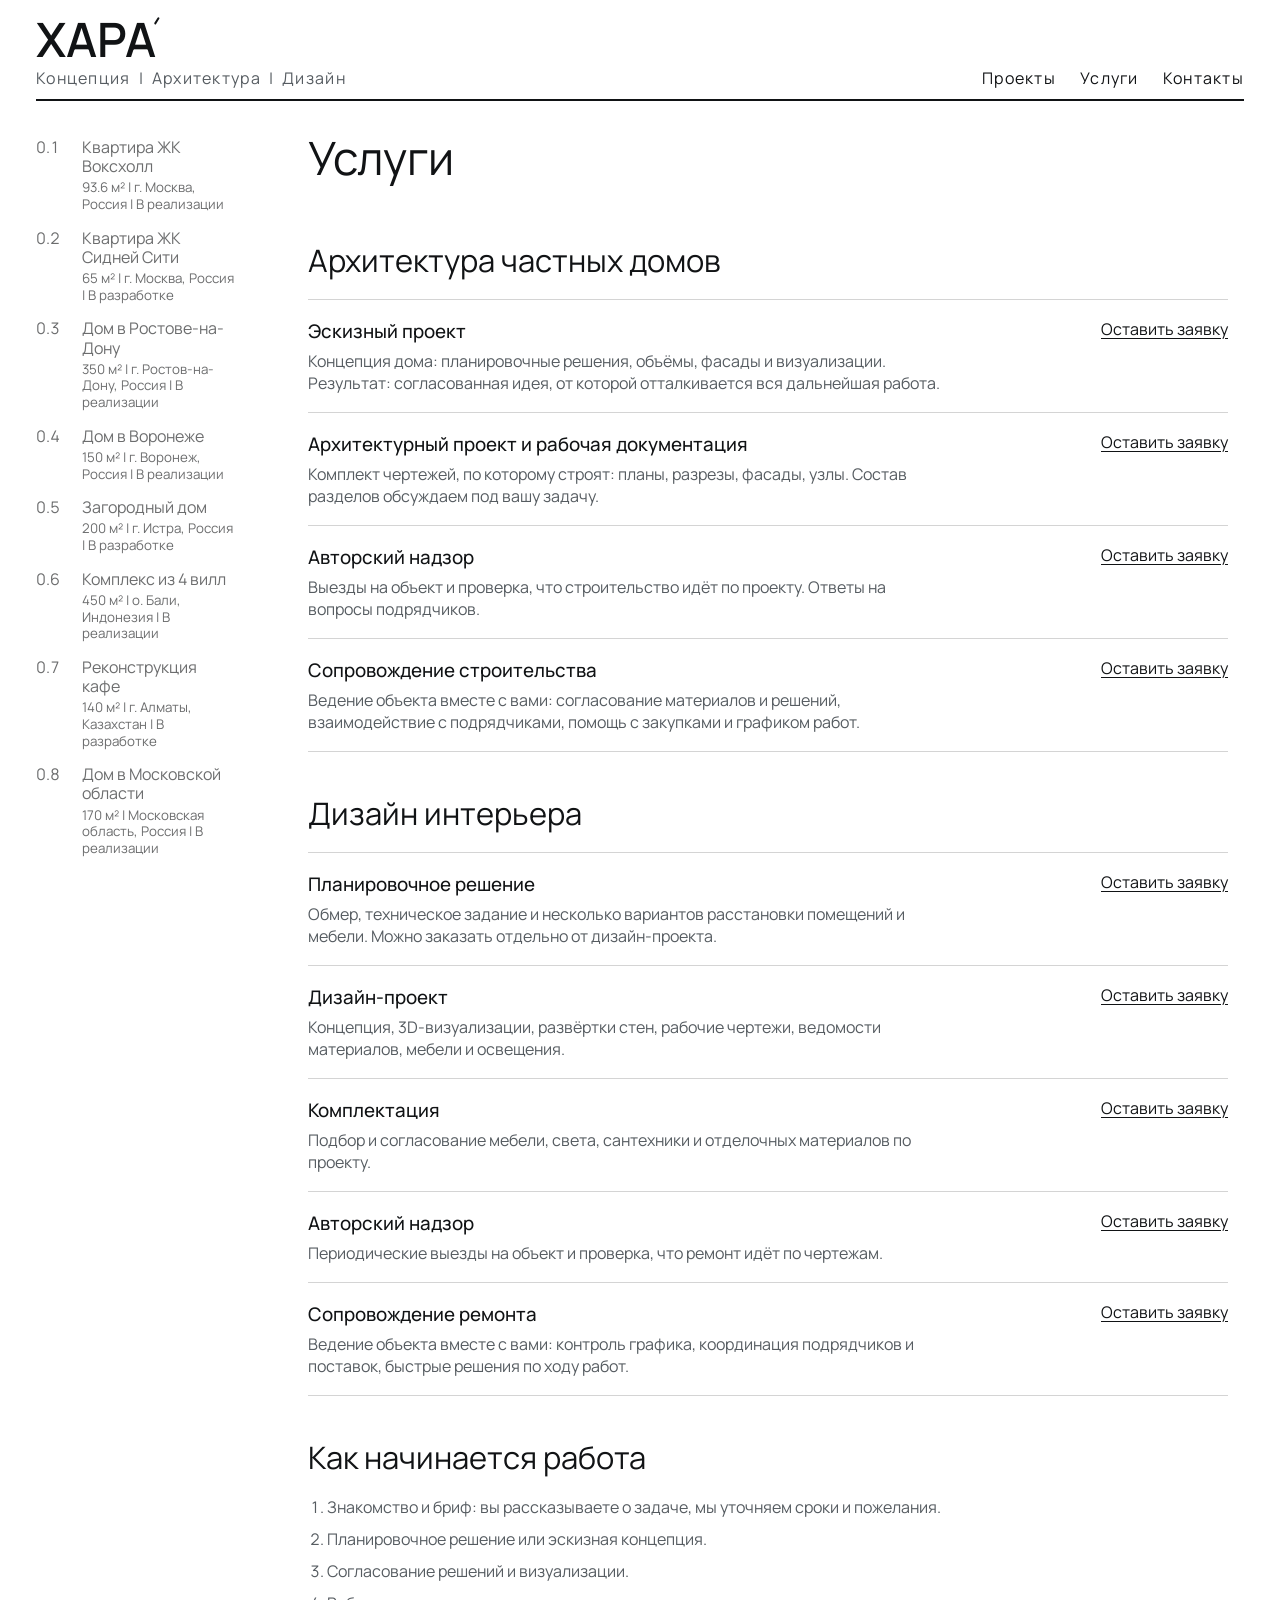
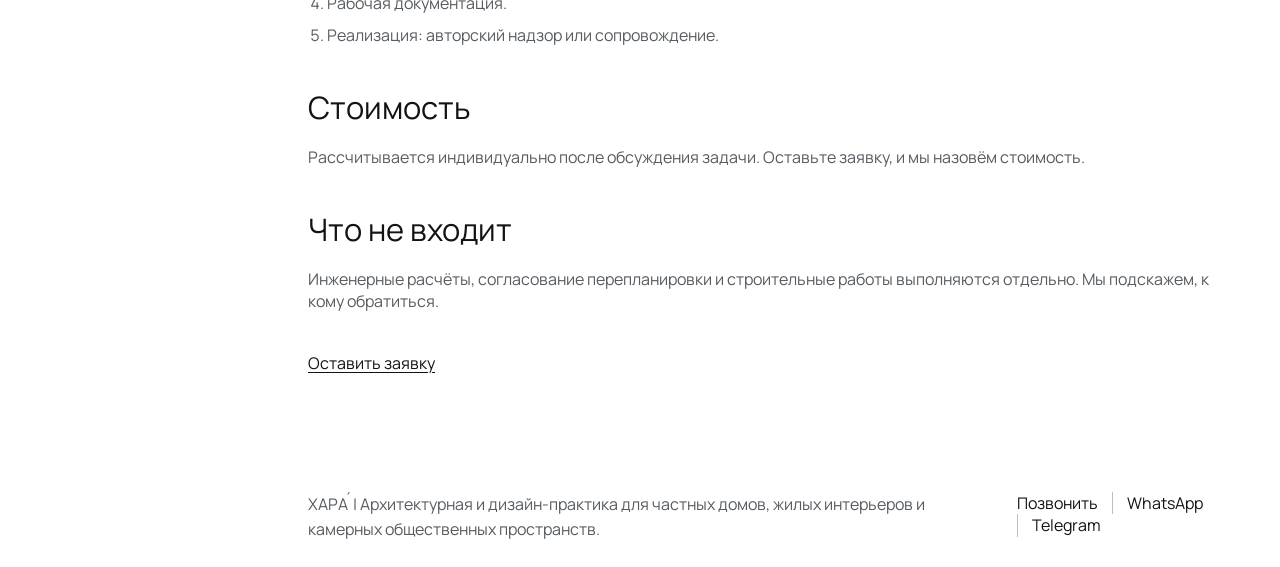
==== commit 49ed993b: "Project order: apartments first (Vauxhall, Sydney City), then house interiors, then architecture Co-" ====
--- a/services.html
+++ b/services.html
@@ -190,6 +190,6 @@
     </footer>
   </div>
 
-  <script src="script.js?v=369fd7ff"></script>
+  <script src="script.js?v=612da789"></script>
 </body>
 </html>
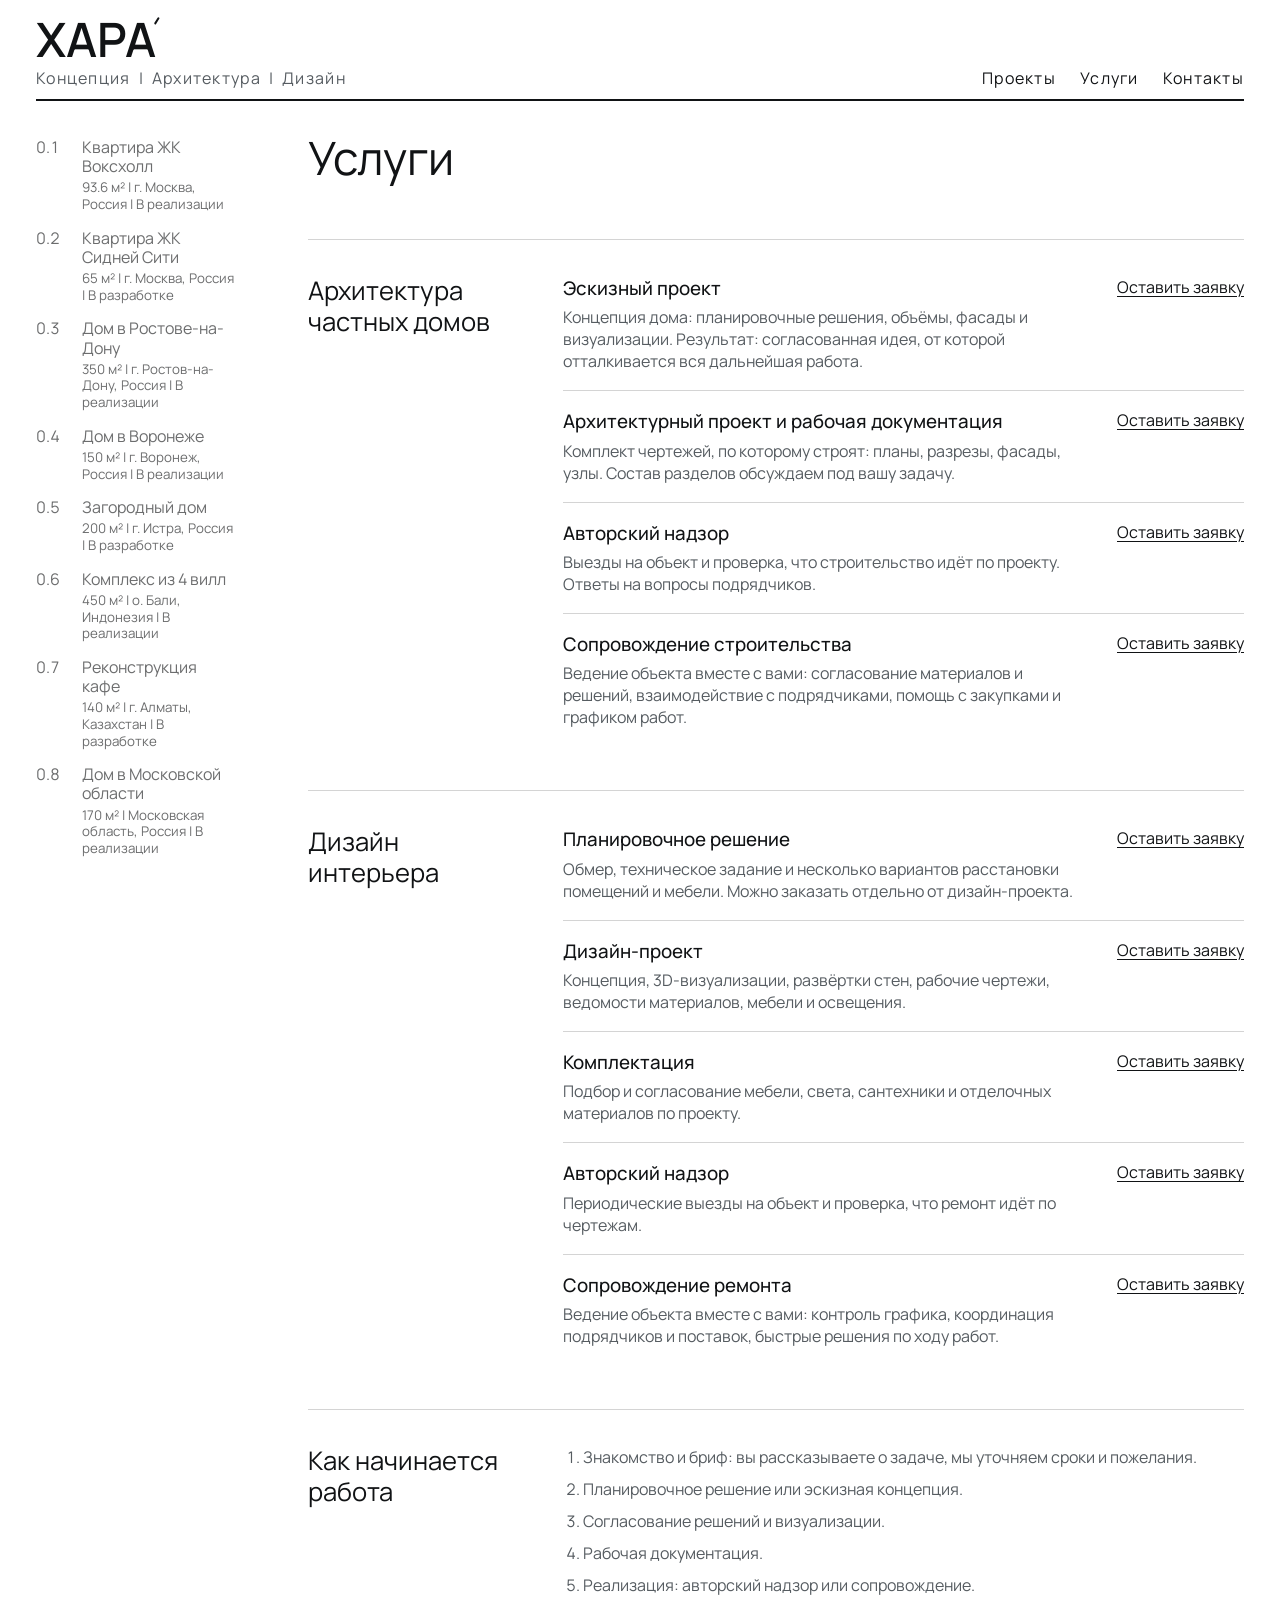
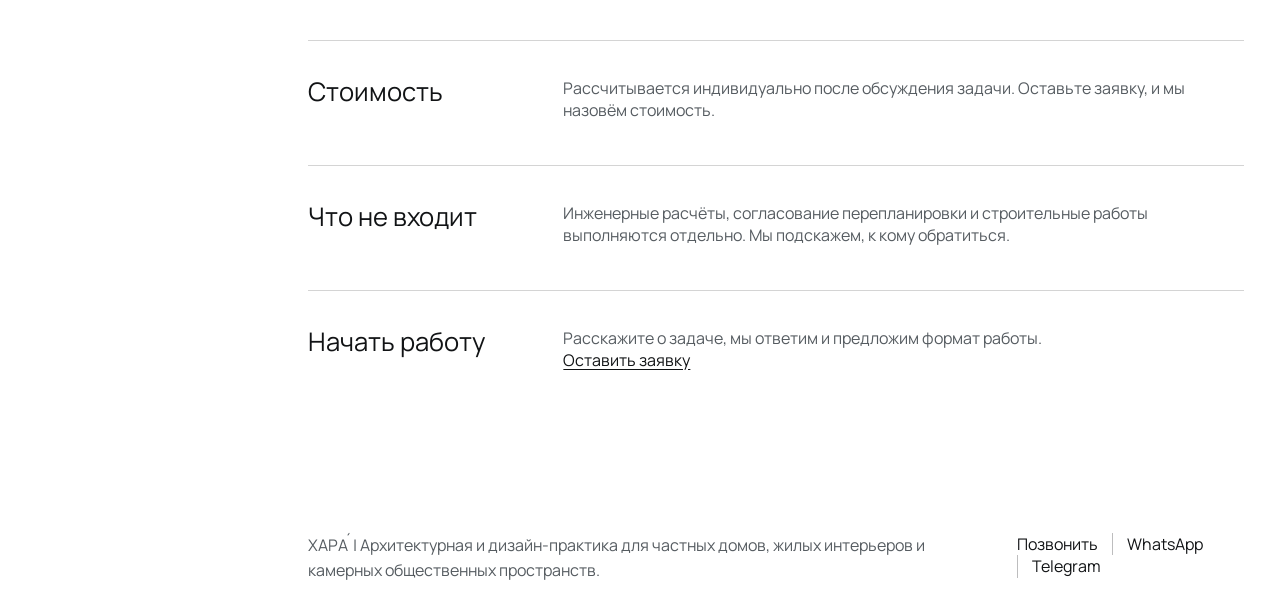
==== commit d24cb281: "Fix project links on Services page; Services in two columns; Next project block; image fade; facts w" ====
--- a/services.html
+++ b/services.html
@@ -23,7 +23,7 @@
     href="https://fonts.googleapis.com/css2?family=Manrope:wght@400;500;600&display=swap"
     rel="stylesheet"
   >
-  <link rel="stylesheet" href="styles.css?v=ef23caed">
+  <link rel="stylesheet" href="styles.css?v=70725d61">
   <!-- metrika:start -->
   <script type="text/javascript">
     // not counted while previewing locally
@@ -173,7 +173,11 @@
         </div>
 
         <div class="services-block reveal">
-          <button class="service-apply service-apply--main" type="button" data-apply="проект (подскажите, что подойдёт)">Оставить заявку</button>
+          <h2>Начать работу</h2>
+          <div>
+            <p>Расскажите о задаче, мы ответим и предложим формат работы.</p>
+            <button class="service-apply service-apply--main" type="button" data-apply="проект (подскажите, что подойдёт)">Оставить заявку</button>
+          </div>
         </div>
       </section>
     </main>
@@ -190,6 +194,6 @@
     </footer>
   </div>
 
-  <script src="script.js?v=612da789"></script>
+  <script src="script.js?v=7eaf70bc"></script>
 </body>
 </html>
--- a/styles.css
+++ b/styles.css
@@ -2891,3 +2891,185 @@
     justify-self: start;
   }
 }
+
+/* polish: facts wrap, next project, image fade */
+@media (min-width: 761px) {
+  /* the four facts used to stay on one line and ran off the screen on laptops and tablets */
+  .project-facts,
+  .project-page-grid .project-facts,
+  .project-page-grid:has(> .project-docs) .project-facts,
+  .project-page-grid:not(:has(> .project-docs)) .project-facts,
+  .has-project-index .project-page-grid:has(> .project-docs) .project-facts,
+  .has-project-index .project-page-grid:not(:has(> .project-docs)) .project-facts {
+    display: flex;
+    flex-wrap: wrap;
+    align-items: baseline;
+    align-content: center;
+    gap: 6px clamp(22px, 4vw, 78px);
+    min-width: 0;
+  }
+}
+
+.next-project {
+  padding-top: 44px;
+  padding-bottom: 8px;
+}
+
+.next-project-link {
+  display: grid;
+  grid-template-columns: max-content minmax(0, 1fr);
+  gap: 4px 28px;
+  align-items: baseline;
+  padding: 18px 0;
+  border-top: 1px solid rgba(17, 19, 21, 0.18);
+  border-bottom: 1px solid rgba(17, 19, 21, 0.18);
+  color: var(--text);
+}
+
+.next-project-label {
+  color: var(--muted);
+}
+
+.next-project-title {
+  font-size: 1.15rem;
+}
+
+.next-project-meta {
+  grid-column: 2;
+  color: var(--muted);
+  font-size: 0.86rem;
+}
+
+.next-project-link:hover .next-project-title,
+.next-project-link:focus-visible .next-project-title {
+  text-decoration: underline;
+  text-underline-offset: 0.2em;
+}
+
+@media (max-width: 760px) {
+  .next-project-link {
+    grid-template-columns: 1fr;
+  }
+
+  .next-project-meta {
+    grid-column: 1;
+  }
+}
+
+.js-fade .project-gallery img,
+.js-fade .project-render img,
+.js-fade .realization-card img {
+  opacity: 0;
+  transition: opacity 380ms ease;
+}
+
+.js-fade .project-gallery img.is-loaded,
+.js-fade .project-render img.is-loaded,
+.js-fade .realization-card img.is-loaded {
+  opacity: 1;
+}
+
+@media (prefers-reduced-motion: reduce) {
+  .js-fade .project-gallery img,
+  .js-fade .project-render img,
+  .js-fade .realization-card img {
+    transition: none;
+  }
+}
+
+/* services: two columns */
+.services-body {
+  max-width: none;
+  gap: 0;
+}
+
+.services-block {
+  display: grid;
+  grid-template-columns: minmax(190px, 0.3fr) minmax(0, 1fr);
+  gap: 0 clamp(24px, 4vw, 64px);
+  padding: 36px 0 44px;
+  border-top: 1px solid rgba(17, 19, 21, 0.18);
+}
+
+.services-block h2 {
+  position: sticky;
+  top: calc(var(--topbar-height) + 24px);
+  align-self: start;
+  margin: 0;
+  font-size: clamp(1.2rem, 1rem + 0.8vw, 1.6rem);
+  line-height: 1.2;
+}
+
+.services-block > :not(h2) {
+  grid-column: 2;
+  min-width: 0;
+}
+
+.services-block .service-item:first-child {
+  padding-top: 0;
+  border-top: 0;
+}
+
+.services-block .service-list {
+  border-bottom: 0;
+}
+
+.services-block .service-item h3 {
+  line-height: 1.3;
+}
+
+@media (max-width: 760px) {
+  .services-block {
+    grid-template-columns: 1fr;
+    padding: 28px 0 32px;
+  }
+
+  .services-block h2 {
+    position: static;
+    margin-bottom: 18px;
+  }
+
+  .services-block > :not(h2) {
+    grid-column: 1;
+  }
+}
+
+.gallery-lightbox-caption {
+  max-width: 46rem;
+  margin-inline: auto;
+  white-space: pre-line;
+}
+
+.nav a[aria-current="page"] {
+  text-decoration: underline;
+  text-underline-offset: 0.35em;
+}
+
+/* about + case */
+.about-facts {
+  display: flex;
+  flex-wrap: wrap;
+  gap: 16px clamp(28px, 5vw, 72px);
+  margin: 0;
+  padding: 0;
+  list-style: none;
+}
+
+.about-facts strong {
+  display: block;
+  font-size: clamp(1.8rem, 1.2rem + 2vw, 2.8rem);
+  font-weight: 400;
+  line-height: 1.1;
+}
+
+.services-block p + p {
+  margin-top: 0.8em;
+}
+
+.project-case {
+  padding-top: 8px;
+}
+
+.project-case .services-block {
+  padding: 28px 0 32px;
+}
